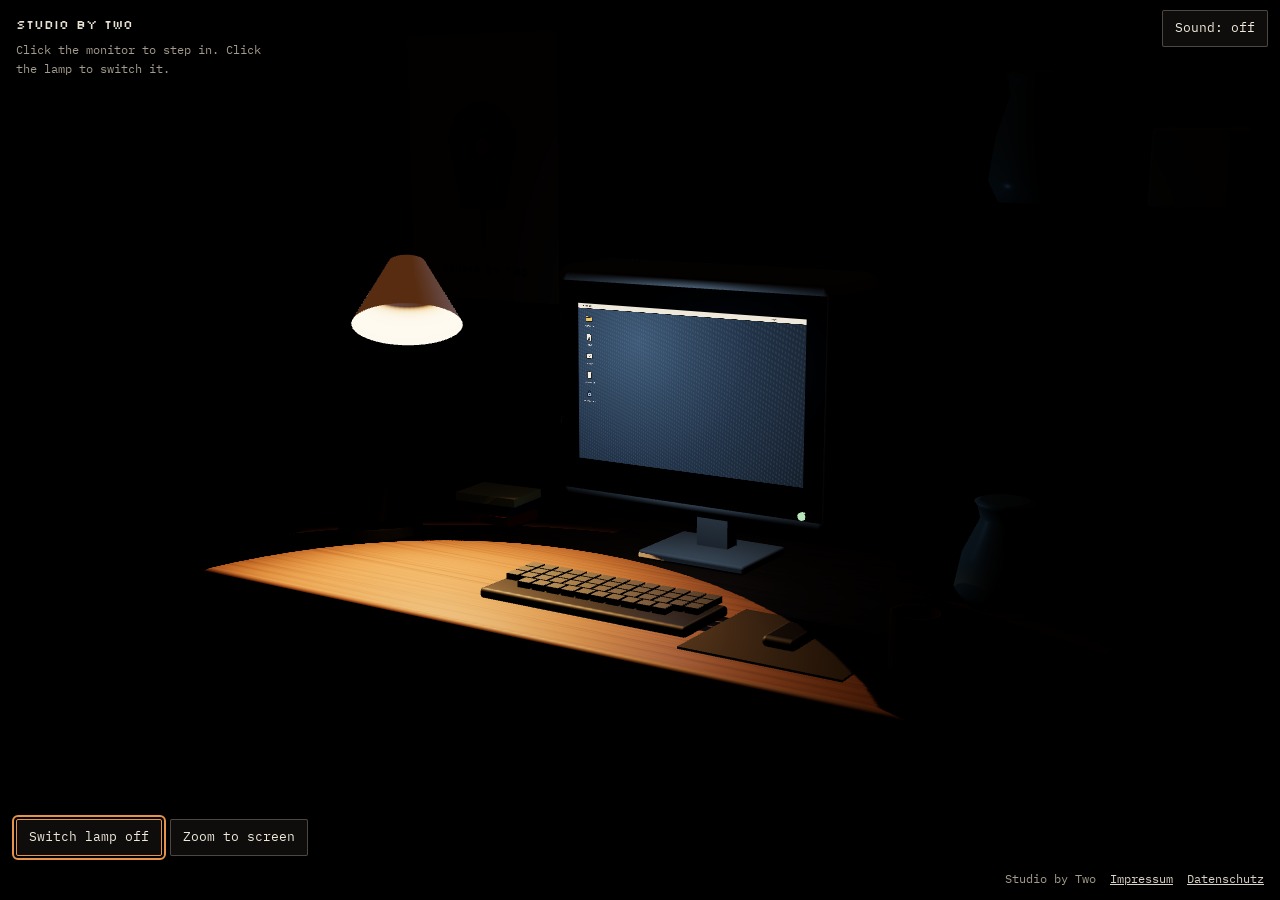
==== index.html @ 3358497c "Build Studio by Two portfolio: 3D studio desk, StudioOS, fallback, legal pages - Three.js r169 vendo" ====
<!doctype html>
<html lang="en">
<head>
  <meta charset="utf-8">
  <meta name="viewport" content="width=device-width, initial-scale=1, viewport-fit=cover">
  <title>Studio by Two · Objects and lamps</title>
  <meta name="description" content="Studio by Two is the design studio of Arian Bayati and Paniz Nikkhah. We design objects and lamps.">
  <meta name="robots" content="index, follow">
  <meta name="color-scheme" content="light dark">
  <meta name="theme-color" content="#1d1b18">
  <link rel="canonical" href="https://studiobytwo.github.io/">
  <meta property="og:type" content="website">
  <meta property="og:site_name" content="Studio by Two">
  <meta property="og:title" content="Studio by Two · Objects and lamps">
  <meta property="og:description" content="The design studio of Arian Bayati and Paniz Nikkhah. Objects and lamps.">
  <meta property="og:url" content="https://studiobytwo.github.io/">
  <meta property="og:image" content="https://studiobytwo.github.io/assets/og-image.webp">
  <meta property="og:image:width" content="1200">
  <meta property="og:image:height" content="630">
  <meta name="twitter:card" content="summary_large_image">
  <meta name="twitter:title" content="Studio by Two · Objects and lamps">
  <meta name="twitter:description" content="The design studio of Arian Bayati and Paniz Nikkhah. Objects and lamps.">
  <meta name="twitter:image" content="https://studiobytwo.github.io/assets/og-image.webp">
  <link rel="icon" href="/assets/favicon.svg" type="image/svg+xml">
  <link rel="stylesheet" href="/styles/base.css">
  <link rel="stylesheet" href="/styles/room.css">
  <link rel="stylesheet" href="/styles/os.css">
  <noscript>
    <style>
      #boot, #room-stage, #css-stage, #fallback-host, .hud { display: none !important; }
      .nojs { display: block; }
    </style>
  </noscript>
  <script type="importmap">
    { "imports": { "three": "/vendor/three/three.module.min.js" } }
  </script>
  <script type="module" src="/js/main.js"></script>
</head>
<body data-mode="boot" data-zoom="wide">
  <a class="skip-link" href="#site-links">Skip to links</a>

  <!-- Loading screen. Progress is driven by real loading steps (see js/main.js). -->
  <section id="boot" class="boot" aria-label="Loading Studio by Two">
    <div class="boot-inner">
      <p class="boot-title">Studio by Two</p>
      <ul id="boot-log" class="boot-log" aria-live="polite"></ul>
      <p id="boot-status" class="boot-status">Starting…</p>
      <div class="boot-progress" role="progressbar" aria-label="Loading progress" aria-valuemin="0" aria-valuemax="100" aria-valuenow="0">
        <span id="boot-bar"></span>
      </div>
      <button id="boot-skip" class="boot-skip" type="button">Skip</button>
    </div>
  </section>

  <!-- The 3D room (canvas) and the StudioOS screen (CSS 3D layer on top). -->
  <div id="room-stage" class="room-stage"></div>
  <div id="css-stage" class="css-stage"></div>

  <!-- Fallback: phones, no WebGL, or reduced motion. StudioOS fills the screen. -->
  <div id="fallback-host" class="fallback-host"></div>

  <div class="hud">
    <p class="hud-brand">Studio by Two</p>
    <button id="sound-toggle" class="hud-btn" type="button" aria-pressed="false">Sound: off</button>
    <div class="hud-tools">
      <button id="btn-lamp" class="hud-btn" type="button" aria-pressed="true">Switch lamp off</button>
      <button id="btn-monitor" class="hud-btn" type="button">Zoom to screen</button>
    </div>
    <button id="btn-back" class="hud-btn hud-back" type="button" hidden>← Back to room</button>
    <p id="hint" class="hud-hint">Click the monitor to step in. Click the lamp to switch it.</p>
  </div>

  <footer id="site-links" class="site-links">
    <span>Studio by Two</span>
    <a href="/impressum/">Impressum</a>
    <a href="/datenschutz/">Datenschutz</a>
  </footer>

  <noscript>
    <main class="nojs" id="main">
      <h1>Studio by Two</h1>
      <p>Studio by Two is the design studio of Arian Bayati and Paniz Nikkhah. We design objects and lamps.</p>

      <h2>Projects</h2>
      <ul>
        <li>Desk Lamp Study (Placeholder), 2026, Lighting</li>
        <li>Vessel Series (Placeholder), 2025, Objects</li>
        <li>Stool Prototype (Placeholder), 2025, Furniture</li>
        <li>Wall Object (Placeholder), 2024, Installation</li>
      </ul>

      <h2>About</h2>
      <p>We studied at HFBK Hamburg (Hochschule für bildende Künste). Our work starts at the desk, with small things that are used every day.</p>

      <h2>Contact</h2>
      <p>E-mail: <span class="ph">[PLACEHOLDER: studio e-mail]</span></p>

      <p><a href="/impressum/">Impressum</a> · <a href="/datenschutz/">Datenschutz</a></p>
    </main>
  </noscript>
</body>
</html>
---- styles/base.css ----
/* Shared tokens and fonts. Loaded by every page. Fonts are self-hosted (no CDN). */

@font-face {
  font-family: "IBM Plex Mono";
  src: url("/vendor/fonts/ibm-plex-mono-latin-400-normal.woff2") format("woff2");
  font-weight: 400;
  font-style: normal;
  font-display: swap;
}

@font-face {
  font-family: "IBM Plex Mono";
  src: url("/vendor/fonts/ibm-plex-mono-latin-600-normal.woff2") format("woff2");
  font-weight: 600;
  font-style: normal;
  font-display: swap;
}

@font-face {
  font-family: "Silkscreen";
  src: url("/vendor/fonts/silkscreen-latin-400-normal.woff2") format("woff2");
  font-weight: 400;
  font-style: normal;
  font-display: swap;
}

@font-face {
  font-family: "Silkscreen";
  src: url("/vendor/fonts/silkscreen-latin-700-normal.woff2") format("woff2");
  font-weight: 700;
  font-style: normal;
  font-display: swap;
}

:root {
  --ink: #1d1b18;
  --paper: #ede7db;
  --paper-deep: #ddd5c6;
  --muted: #6d665b;
  --lamp: #e8934a;
  --glow: #8fb3e6;
  --focus: #e8934a;
  --font-body: "IBM Plex Mono", ui-monospace, Menlo, Consolas, monospace;
  --font-pixel: "Silkscreen", "IBM Plex Mono", monospace;
}

@media (prefers-color-scheme: dark) {
  :root:not([data-theme="light"]) {
    --ink: #ece6da;
    --paper: #171614;
    --paper-deep: #242220;
    --muted: #a39b8d;
  }
}

:root[data-theme="dark"] {
  --ink: #ece6da;
  --paper: #171614;
  --paper-deep: #242220;
  --muted: #a39b8d;
}

*,
*::before,
*::after {
  box-sizing: border-box;
}

[hidden] {
  display: none !important;
}

html,
body {
  margin: 0;
  background: var(--paper);
  color: var(--ink);
  font-family: var(--font-body);
  font-size: 16px;
  line-height: 1.6;
  -webkit-font-smoothing: antialiased;
}

:focus-visible {
  outline: 2px solid var(--focus);
  outline-offset: 2px;
}

.visually-hidden {
  position: absolute !important;
  width: 1px;
  height: 1px;
  overflow: hidden;
  clip: rect(0 0 0 0);
  white-space: nowrap;
}

.ph {
  background: #f2d35c;
  color: #1d1b18;
  padding: 0 0.25em;
  border: 1px dashed #1d1b18;
}
---- styles/room.css ----
/* Boot screen, 3D stage, HUD. The room is always dark, whatever the OS theme. */

html,
body {
  height: 100%;
  overflow: hidden;
  background: #12110f;
  color: #e9e2d4;
}

/* ---- boot ---------------------------------------------------------------- */

.boot {
  position: fixed;
  inset: 0;
  z-index: 100;
  display: grid;
  place-items: center;
  background: #0e0d0c;
  transition: opacity 0.7s ease;
}

.boot.is-done {
  opacity: 0;
  pointer-events: none;
}

.boot-inner {
  width: min(460px, 88vw);
  padding: 24px;
}

.boot-title {
  margin: 0 0 20px;
  font-family: var(--font-pixel);
  font-size: 22px;
  letter-spacing: 0.04em;
}

.boot-log {
  margin: 0 0 16px;
  padding: 0;
  list-style: none;
  min-height: 9em;
  font-size: 13px;
  line-height: 1.6;
  color: #bdb5a4;
}

.boot-status {
  margin: 0 0 10px;
  font-size: 13px;
  color: #e9e2d4;
}

.boot-progress {
  height: 8px;
  border: 1px solid #e9e2d4;
  overflow: hidden;
}

.boot-progress span {
  display: block;
  height: 100%;
  background: var(--lamp);
  transform: scaleX(0);
  transform-origin: 0 50%;
  transition: transform 0.35s ease;
}

.boot-skip {
  margin-top: 18px;
  font: inherit;
  font-size: 13px;
  color: #e9e2d4;
  background: none;
  border: 1px solid #6d665b;
  padding: 6px 14px;
  cursor: pointer;
}

.boot-skip:hover:not(:disabled) {
  border-color: var(--lamp);
}

.boot-skip:disabled {
  opacity: 0.5;
  cursor: default;
}

/* ---- stages -------------------------------------------------------------- */

.room-stage {
  position: fixed;
  inset: 0;
  background: #12110f;
}

.room-stage canvas {
  display: block;
  width: 100%;
  height: 100%;
}

/* The CSS 3D layer sits on top of the canvas and ignores the pointer,
   so clicks reach the canvas (the monitor and the lamp are picked there). */
.css-stage {
  position: fixed;
  inset: 0;
  pointer-events: none;
  overflow: hidden;
}

/* While the room is in wide view or moving, the screen ignores the pointer.
   Only a zoomed-in screen takes input. */
body[data-zoom="wide"] .os,
body[data-zoom="moving"] .os {
  pointer-events: none !important;
}

body[data-zoom="zoomed"] .os {
  pointer-events: auto !important;
}

/* ---- HUD ----------------------------------------------------------------- */

.hud {
  position: fixed;
  inset: 0;
  z-index: 50;
  pointer-events: none;
}

.hud > * {
  pointer-events: auto;
}

.hud-brand {
  position: absolute;
  top: 14px;
  left: 16px;
  margin: 0;
  font-family: var(--font-pixel);
  font-size: 13px;
  color: #e9e2d4;
}

.hud-hint {
  position: absolute;
  top: 40px;
  left: 16px;
  max-width: 38ch;
  margin: 0;
  font-size: 12px;
  color: #a39b8d;
}

#sound-toggle {
  position: absolute;
  top: 10px;
  right: 12px;
}

.hud-tools {
  position: absolute;
  left: 16px;
  bottom: 44px;
  display: flex;
  gap: 8px;
  flex-wrap: wrap;
}

.hud-back {
  position: absolute;
  left: 16px;
  bottom: 44px;
}

.hud-btn {
  font: inherit;
  font-size: 13px;
  color: #efe9dc;
  background: rgba(20, 18, 16, 0.72);
  border: 1px solid rgba(233, 226, 212, 0.28);
  border-radius: 2px;
  padding: 7px 12px;
  backdrop-filter: blur(6px);
  -webkit-backdrop-filter: blur(6px);
  cursor: pointer;
}

.hud-btn:hover:not(:disabled) {
  border-color: var(--lamp);
}

.hud-btn[aria-pressed="true"] {
  border-color: var(--lamp);
}

.hud-btn:disabled {
  opacity: 0.45;
  cursor: default;
}

.hud-btn:focus-visible {
  outline-color: var(--lamp);
}

.site-links {
  position: fixed;
  right: 16px;
  bottom: 12px;
  z-index: 50;
  display: flex;
  gap: 14px;
  font-size: 12px;
  color: #a39b8d;
}

.site-links a {
  color: #d9d2c3;
}

body[data-mode="boot"] .hud,
body[data-mode="boot"] .site-links {
  opacity: 0;
  pointer-events: none;
}

.hud,
.site-links {
  transition: opacity 0.6s ease;
}

/* ---- skip link ----------------------------------------------------------- */

.skip-link {
  position: fixed;
  top: 8px;
  left: 8px;
  z-index: 200;
  padding: 6px 10px;
  background: #f4efe4;
  color: #1d1b18;
  transform: translateY(-200%);
}

.skip-link:focus {
  transform: none;
}

/* ---- fallback (phones, no WebGL, reduced motion) ------------------------- */

.fallback-host {
  position: fixed;
  inset: 0;
  display: none;
}

body[data-mode="os"] .fallback-host {
  display: block;
}

body[data-mode="os"] .room-stage,
body[data-mode="os"] .css-stage,
body[data-mode="os"] .hud-tools,
body[data-mode="os"] .hud-hint,
body[data-mode="os"] .hud-brand,
body[data-mode="os"] #btn-back {
  display: none;
}

body[data-mode="os"] .site-links {
  left: 0;
  right: 0;
  bottom: 0;
  height: 34px;
  align-items: center;
  justify-content: center;
  background: #efe9dc;
  color: #6d665b;
  border-top: 2px solid #1d1b18;
  font-family: var(--font-body);
}

body[data-mode="os"] .site-links a {
  color: #1d1b18;
}

body[data-mode="os"] .site-links span {
  display: none;
}

body[data-mode="os"] #sound-toggle {
  top: 3px;
  right: 8px;
  padding: 3px 8px;
  font-size: 12px;
}

.fallback-error {
  position: absolute;
  left: 16px;
  bottom: 48px;
  margin: 0;
  color: #1d1b18;
  background: #f2d35c;
  padding: 6px 10px;
}

@media (prefers-reduced-motion: reduce) {
  .boot,
  .hud,
  .site-links,
  .boot-progress span {
    transition: none;
  }
}
---- styles/os.css ----
/* StudioOS: the retro desktop. Fixed 1280 x 800 on the monitor in the room
   (CSS 3D scales it), full screen in fallback mode. Always light, like a
   small paper-and-ink machine. */

.os {
  --os-paper: #f4efe4;
  --os-paper-2: #efe9dc;
  --os-ink: #1d1b18;
  --os-muted: #6d665b;
  --os-lamp: #e8934a;
  --os-yellow: #f2d35c;

  position: relative;
  width: 1280px;
  height: 800px;
  overflow: hidden;
  font-family: var(--font-body);
  font-size: 13px;
  line-height: 1.5;
  color: var(--os-ink);
  background-color: #26394f;
  background-image:
    radial-gradient(rgba(255, 255, 255, 0.07) 1px, transparent 1px),
    radial-gradient(circle at 28% 22%, #3e5a78 0%, #22344a 55%, #151f2c 100%);
  background-size: 4px 4px, 100% 100%;
  text-align: left;
  -webkit-font-smoothing: auto;
}

.os *,
.os *::before,
.os *::after {
  box-sizing: border-box;
}

.os:focus {
  outline: none;
}

.os-fullscreen {
  width: 100vw;
  height: calc(100dvh - 34px);
}

/* ---- menubar ------------------------------------------------------------- */

.os-menubar {
  position: relative;
  z-index: 1000;
  display: flex;
  align-items: center;
  justify-content: space-between;
  height: 26px;
  padding: 0 150px 0 12px;
  background: var(--os-paper-2);
  border-bottom: 2px solid var(--os-ink);
  font-family: var(--font-pixel);
  font-size: 12px;
}

.os-brand {
  letter-spacing: 0.04em;
}

.os-clock {
  font-family: var(--font-body);
  font-size: 12px;
  font-variant-numeric: tabular-nums;
}

/* ---- desktop and icons --------------------------------------------------- */

.os-desktop {
  position: absolute;
  top: 26px;
  right: 0;
  bottom: 0;
  left: 0;
  overflow: hidden;
}

.os-icons {
  position: absolute;
  top: 18px;
  left: 18px;
  display: flex;
  flex-direction: column;
  gap: 10px;
}

.os-icon {
  display: flex;
  flex-direction: column;
  align-items: center;
  gap: 6px;
  width: 96px;
  padding: 8px 4px 6px;
  font: inherit;
  font-size: 12px;
  color: #f4efe4;
  background: none;
  border: 1px dotted transparent;
  cursor: pointer;
}

.os-icon-art svg {
  display: block;
  width: 44px;
  height: 44px;
  filter: drop-shadow(2px 2px 0 rgba(0, 0, 0, 0.35));
}

.os-icon-label {
  padding: 1px 4px;
}

.os-icon.is-selected {
  border-color: var(--os-lamp);
  background: rgba(232, 147, 74, 0.25);
}

.os-icon.is-selected .os-icon-label {
  background: var(--os-ink);
}

.os-icon:focus-visible {
  outline: 2px solid var(--os-lamp);
  outline-offset: 2px;
}

/* ---- windows ------------------------------------------------------------- */

.os-window {
  position: absolute;
  display: flex;
  flex-direction: column;
  min-width: 240px;
  max-height: calc(100% - 16px);
  background: var(--os-paper);
  border: 2px solid var(--os-ink);
  box-shadow: 6px 6px 0 rgba(10, 10, 10, 0.55);
  outline: none;
  animation: os-open 0.14s ease-out;
}

.os-window:not(.is-active) {
  box-shadow: 4px 4px 0 rgba(10, 10, 10, 0.35);
}

.os-window:not(.is-active) .os-titlebar {
  opacity: 0.7;
}

@keyframes os-open {
  from {
    transform: scale(0.97);
    opacity: 0;
  }
  to {
    transform: none;
    opacity: 1;
  }
}

.os-titlebar {
  display: flex;
  align-items: center;
  gap: 8px;
  height: 28px;
  padding: 0 6px;
  background: repeating-linear-gradient(0deg, var(--os-ink) 0 1px, var(--os-paper) 1px 3px);
  border-bottom: 2px solid var(--os-ink);
  cursor: grab;
  touch-action: none;
  user-select: none;
}

.os-window.is-dragging .os-titlebar {
  cursor: grabbing;
}

.os-title {
  flex: 1;
  min-width: 0;
  margin: 0 auto;
  padding: 0 8px;
  overflow: hidden;
  white-space: nowrap;
  text-overflow: ellipsis;
  background: var(--os-paper);
  font-family: var(--font-pixel);
  font-size: 12px;
  font-weight: 400;
  line-height: 20px;
  text-align: center;
}

.os-close {
  flex: 0 0 auto;
  width: 20px;
  height: 20px;
  padding: 0;
  font: 16px/16px var(--font-body);
  color: var(--os-ink);
  background: var(--os-paper);
  border: 1px solid var(--os-ink);
  cursor: pointer;
}

.os-close:hover {
  background: var(--os-yellow);
}

.os-close:focus-visible,
.os-btn:focus-visible,
.os-row:focus-visible,
.os-thumb:focus-visible {
  outline: 2px solid var(--os-lamp);
  outline-offset: 2px;
}

.os-body {
  flex: 1;
  min-height: 0;
  overflow: auto;
  padding: 16px 18px 18px;
  -webkit-overflow-scrolling: touch;
}

.os-status {
  margin: 0;
  color: var(--os-muted);
}

.os-meta {
  margin: 0 0 12px;
  font-size: 12px;
  color: var(--os-muted);
}

.os-text p,
.os-article p {
  margin: 0 0 0.9em;
  max-width: 64ch;
}

/* ---- projects list ------------------------------------------------------- */

.os-list {
  display: grid;
  gap: 8px;
  margin: 0;
  padding: 0;
  list-style: none;
}

.os-row {
  display: flex;
  align-items: center;
  gap: 12px;
  width: 100%;
  padding: 8px;
  font: inherit;
  text-align: left;
  color: var(--os-ink);
  background: #fffaf0;
  border: 1px solid var(--os-ink);
  cursor: pointer;
}

.os-row:hover {
  background: var(--os-yellow);
}

.os-thumb-img {
  flex: 0 0 auto;
  width: 120px;
  height: 90px;
  object-fit: cover;
  border: 1px solid var(--os-ink);
  background: #ddd5c6;
}

.os-row-text {
  display: flex;
  flex-direction: column;
  gap: 2px;
  min-width: 0;
}

.os-row-text strong {
  font-weight: 600;
}

/* ---- project and gallery ------------------------------------------------- */

.os-stage {
  display: grid;
  place-items: center;
  aspect-ratio: 4 / 3;
  background: var(--os-ink);
  border: 1px solid var(--os-ink);
}

.os-photo {
  display: block;
  width: 100%;
  height: 100%;
  object-fit: contain;
}

.os-gallery:focus-visible {
  outline: 2px solid var(--os-lamp);
  outline-offset: 2px;
}

.os-gallery {
  margin: 0 0 12px;
  padding: 0;
}

.os-gallery-bar {
  display: flex;
  align-items: center;
  justify-content: space-between;
  gap: 8px;
  margin: 8px 0;
}

.os-count {
  font-size: 12px;
  color: var(--os-muted);
  font-variant-numeric: tabular-nums;
}

.os-btn {
  font: inherit;
  font-size: 12px;
  padding: 4px 10px;
  color: var(--os-ink);
  background: var(--os-paper);
  border: 1px solid var(--os-ink);
  cursor: pointer;
}

.os-btn:hover {
  background: var(--os-yellow);
}

.os-thumbs {
  display: flex;
  gap: 6px;
  padding: 2px 0 6px;
  overflow-x: auto;
}

.os-thumb {
  flex: 0 0 auto;
  padding: 0;
  background: none;
  border: 2px solid transparent;
  cursor: pointer;
}

.os-thumb[aria-current="true"] {
  border-color: var(--os-lamp);
}

.os-thumb img {
  display: block;
  width: 64px;
  height: 48px;
  object-fit: cover;
}

/* ---- legal pages inside windows ------------------------------------------ */

.os-doc h2 {
  margin: 1.1em 0 0.4em;
  font-size: 14px;
  font-weight: 600;
}

.os-doc p {
  margin: 0 0 0.8em;
}

.os-doc a {
  color: var(--os-ink);
  text-decoration-thickness: 1px;
  text-underline-offset: 2px;
}

.os-doc .legal-note {
  color: var(--os-muted);
  font-size: 12px;
}

.os-doc .ph {
  background: var(--os-yellow);
  color: var(--os-ink);
  padding: 0 0.25em;
  border: 1px dashed var(--os-ink);
}

/* ---- phones and full-screen fallback ------------------------------------- */

.os-fullscreen .os-icons {
  top: 14px;
  right: 14px;
  left: 14px;
  display: grid;
  grid-template-columns: repeat(auto-fill, minmax(96px, 1fr));
  gap: 6px;
}

.os-fullscreen .os-desktop {
  top: 26px;
}

@media (max-width: 767px) {
  .os-fullscreen .os-icons {
    grid-template-columns: repeat(2, 1fr);
  }

  .os-menubar {
    padding-right: 110px;
  }

  /* Windows become full-screen sheets on phones; dragging is off. */
  .os-window {
    top: 0 !important;
    left: 0 !important;
    width: 100% !important;
    height: 100%;
    max-height: none;
    box-shadow: none;
    border-width: 0;
  }

  .os-titlebar {
    cursor: default;
  }

  .os-body {
    padding: 14px 16px 28px;
  }

  .os-thumb-img {
    width: 96px;
    height: 72px;
  }
}

@media (prefers-reduced-motion: reduce) {
  .os-window {
    animation: none;
  }
}
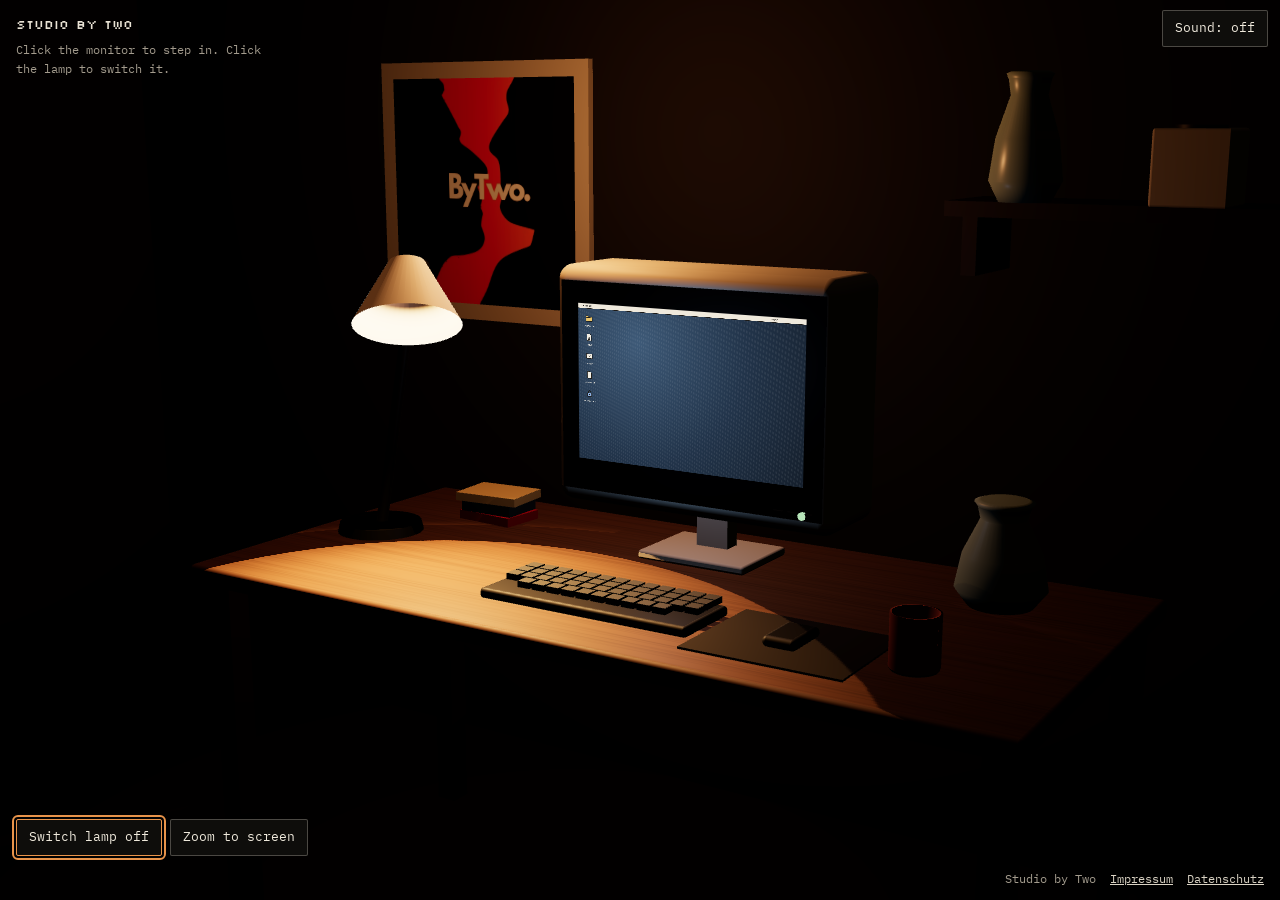
==== commit 8def9a6a: "Add real projects, ByTwo logo on the room wall - Replace the four placeholder projects with 13 real " ====
--- a/index.html
+++ b/index.html
@@ -83,14 +83,23 @@
 
       <h2>Projects</h2>
       <ul>
-        <li>Desk Lamp Study (Placeholder), 2026, Lighting</li>
-        <li>Vessel Series (Placeholder), 2025, Objects</li>
-        <li>Stool Prototype (Placeholder), 2025, Furniture</li>
-        <li>Wall Object (Placeholder), 2024, Installation</li>
+        <li>The Refusal, Lighting (with Paniz Nikkhah)</li>
+        <li>Reallabor Zekiwa Zeitz, 2026, Material research (with Paniz Nikkhah)</li>
+        <li>Reverse Wood, Material and product design (with Paniz Nikkhah)</li>
+        <li>The Arniz Oven, Product design (with Paniz Nikkhah)</li>
+        <li>Oval Candlestick, Objects</li>
+        <li>Ring of Stars, 3D design</li>
+        <li>Pipe Portable House, Architecture</li>
+        <li>The Iglo Space House, Architecture</li>
+        <li>Lost in Space, Posters</li>
+        <li>Audiot., UI/UX and logo design</li>
+        <li>Podia Magazine, Editorial design</li>
+        <li>AI Insta Reel, Motion and social media</li>
+        <li>Color &amp; the Mind, Social media carousel</li>
       </ul>
 
       <h2>About</h2>
-      <p>We studied at HFBK Hamburg (Hochschule für bildende Künste). Our work starts at the desk, with small things that are used every day.</p>
+      <p>We both study design at HFBK Hamburg (Hochschule für bildende Künste). Our shared work moves between lighting, material research and product design.</p>
 
       <h2>Contact</h2>
       <p>E-mail: <span class="ph">[PLACEHOLDER: studio e-mail]</span></p>
--- a/styles/room.css
+++ b/styles/room.css
@@ -113,13 +113,20 @@
 
 /* While the room is in wide view or moving, the screen ignores the pointer.
    Only a zoomed-in screen takes input. */
-body[data-zoom="wide"] .os,
-body[data-zoom="moving"] .os {
+body[data-mode="room"][data-zoom="wide"] .os,
+body[data-mode="room"][data-zoom="moving"] .os {
   pointer-events: none !important;
 }
 
-body[data-zoom="zoomed"] .os {
+body[data-mode="room"][data-zoom="zoomed"] .os {
   pointer-events: auto !important;
+}
+
+/* Zoomed in, the screen fills the view; the hint would sit on top of it. */
+body[data-zoom="zoomed"] .hud-hint,
+body[data-zoom="zoomed"] .hud-brand,
+body[data-zoom="zoomed"] .hud-tools {
+  display: none;
 }
 
 /* ---- HUD ----------------------------------------------------------------- */
--- a/styles/os.css
+++ b/styles/os.css
@@ -135,7 +135,7 @@
   display: flex;
   flex-direction: column;
   min-width: 240px;
-  max-height: calc(100% - 16px);
+  max-height: calc(100% - 52px);
   background: var(--os-paper);
   border: 2px solid var(--os-ink);
   box-shadow: 6px 6px 0 rgba(10, 10, 10, 0.55);
@@ -242,6 +242,12 @@
 .os-article p {
   margin: 0 0 0.9em;
   max-width: 64ch;
+  overflow-wrap: anywhere;
+}
+
+.os-text a {
+  color: var(--os-ink);
+  text-underline-offset: 2px;
 }
 
 /* ---- projects list ------------------------------------------------------- */
@@ -252,6 +258,18 @@
   margin: 0;
   padding: 0;
   list-style: none;
+}
+
+.os-group h3 {
+  margin: 10px 0 0;
+  font-family: var(--font-pixel);
+  font-size: 12px;
+  font-weight: 400;
+  color: var(--os-muted);
+}
+
+.os-group:first-child h3 {
+  margin-top: 0;
 }
 
 .os-row {
@@ -295,14 +313,16 @@
 /* ---- project and gallery ------------------------------------------------- */
 
 .os-stage {
-  display: grid;
-  place-items: center;
+  position: relative;
   aspect-ratio: 4 / 3;
   background: var(--os-ink);
   border: 1px solid var(--os-ink);
 }
 
+/* Absolutely placed so a tall photo cannot stretch the 4:3 stage. */
 .os-photo {
+  position: absolute;
+  inset: 0;
   display: block;
   width: 100%;
   height: 100%;
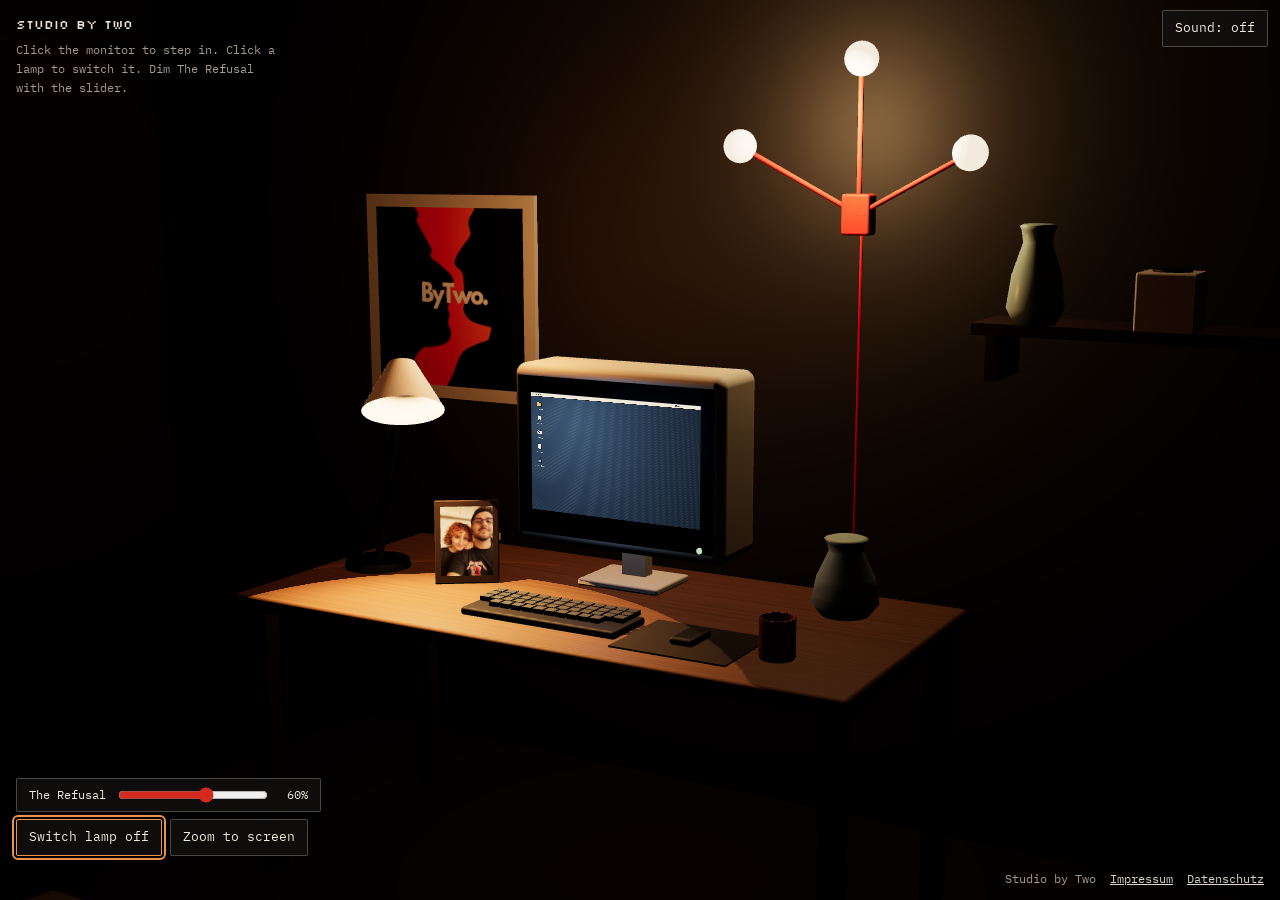
==== commit 399b7767: "Add The Refusal to the room with a dimmer; desk photo; wider camera - A model of The Refusal hangs o" ====
--- a/index.html
+++ b/index.html
@@ -66,8 +66,13 @@
       <button id="btn-lamp" class="hud-btn" type="button" aria-pressed="true">Switch lamp off</button>
       <button id="btn-monitor" class="hud-btn" type="button">Zoom to screen</button>
     </div>
+    <div class="hud-dimmer">
+      <label for="dimmer">The Refusal</label>
+      <input id="dimmer" type="range" min="0" max="100" step="1" value="60" aria-valuetext="60 percent">
+      <output id="dimmer-value" for="dimmer">60%</output>
+    </div>
     <button id="btn-back" class="hud-btn hud-back" type="button" hidden>← Back to room</button>
-    <p id="hint" class="hud-hint">Click the monitor to step in. Click the lamp to switch it.</p>
+    <p id="hint" class="hud-hint">Click the monitor to step in. Click a lamp to switch it. Dim The Refusal with the slider.</p>
   </div>
 
   <footer id="site-links" class="site-links">
--- a/styles/room.css
+++ b/styles/room.css
@@ -125,7 +125,8 @@
 /* Zoomed in, the screen fills the view; the hint would sit on top of it. */
 body[data-zoom="zoomed"] .hud-hint,
 body[data-zoom="zoomed"] .hud-brand,
-body[data-zoom="zoomed"] .hud-tools {
+body[data-zoom="zoomed"] .hud-tools,
+body[data-zoom="zoomed"] .hud-dimmer {
   display: none;
 }
 
@@ -175,6 +176,35 @@
   display: flex;
   gap: 8px;
   flex-wrap: wrap;
+}
+
+.hud-dimmer {
+  position: absolute;
+  left: 16px;
+  bottom: 88px;
+  display: flex;
+  align-items: center;
+  gap: 10px;
+  padding: 6px 12px;
+  font-size: 12px;
+  color: #efe9dc;
+  background: rgba(20, 18, 16, 0.72);
+  border: 1px solid rgba(233, 226, 212, 0.28);
+  border-radius: 2px;
+  backdrop-filter: blur(6px);
+  -webkit-backdrop-filter: blur(6px);
+}
+
+.hud-dimmer input {
+  width: 150px;
+  accent-color: #d42a1e;
+  cursor: pointer;
+}
+
+.hud-dimmer output {
+  min-width: 4ch;
+  text-align: right;
+  font-variant-numeric: tabular-nums;
 }
 
 .hud-back {
@@ -271,6 +301,7 @@
 body[data-mode="os"] .room-stage,
 body[data-mode="os"] .css-stage,
 body[data-mode="os"] .hud-tools,
+body[data-mode="os"] .hud-dimmer,
 body[data-mode="os"] .hud-hint,
 body[data-mode="os"] .hud-brand,
 body[data-mode="os"] #btn-back {
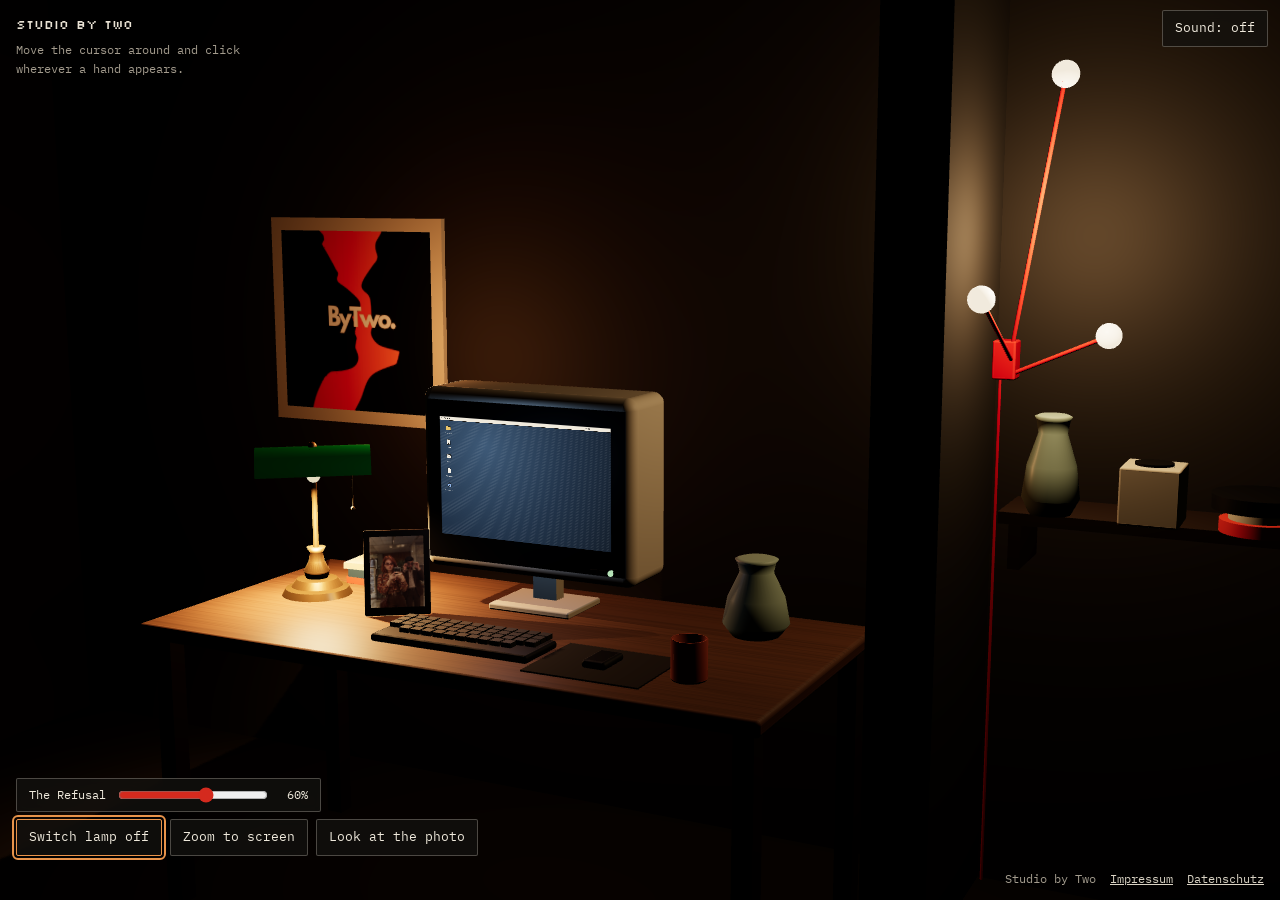
==== commit c3e0c2f2: "Corner Refusal to scale, banker's lamp, zoomable photo, Statista work - The Refusal now sits in a wa" ====
--- a/index.html
+++ b/index.html
@@ -36,7 +36,7 @@
   </script>
   <script type="module" src="/js/main.js"></script>
 </head>
-<body data-mode="boot" data-zoom="wide">
+<body data-mode="boot" data-zoom="wide" data-focus="screen">
   <a class="skip-link" href="#site-links">Skip to links</a>
 
   <!-- Loading screen. Progress is driven by real loading steps (see js/main.js). -->
@@ -65,6 +65,7 @@
     <div class="hud-tools">
       <button id="btn-lamp" class="hud-btn" type="button" aria-pressed="true">Switch lamp off</button>
       <button id="btn-monitor" class="hud-btn" type="button">Zoom to screen</button>
+      <button id="btn-photo" class="hud-btn" type="button">Look at the photo</button>
     </div>
     <div class="hud-dimmer">
       <label for="dimmer">The Refusal</label>
@@ -72,7 +73,7 @@
       <output id="dimmer-value" for="dimmer">60%</output>
     </div>
     <button id="btn-back" class="hud-btn hud-back" type="button" hidden>← Back to room</button>
-    <p id="hint" class="hud-hint">Click the monitor to step in. Click a lamp to switch it. Dim The Refusal with the slider.</p>
+    <p id="hint" class="hud-hint">Move the cursor around and click wherever a hand appears.</p>
   </div>
 
   <footer id="site-links" class="site-links">
@@ -88,26 +89,22 @@
 
       <h2>Projects</h2>
       <ul>
-        <li>The Refusal, Lighting (with Paniz Nikkhah)</li>
-        <li>Reallabor Zekiwa Zeitz, 2026, Material research (with Paniz Nikkhah)</li>
-        <li>Reverse Wood, Material and product design (with Paniz Nikkhah)</li>
-        <li>The Arniz Oven, Product design (with Paniz Nikkhah)</li>
-        <li>Oval Candlestick, Objects</li>
-        <li>Ring of Stars, 3D design</li>
+        <li>The Refusal, Lighting (Arian Bayati &amp; Paniz Nikkhah)</li>
+        <li>Reallabor Zekiwa Zeitz, 2026, Material research (Arian Bayati &amp; Paniz Nikkhah)</li>
+        <li>Off the Charts with Statista, Video podcast (Arian Bayati &amp; Paniz Nikkhah)</li>
+        <li>Ask Tiago, Social media reels (Arian Bayati &amp; Paniz Nikkhah)</li>
+        <li>Reverse Wood, Material and product design (Arian Bayati &amp; Paniz Nikkhah)</li>
+        <li>The Arniz Oven, Product design (Arian Bayati &amp; Paniz Nikkhah)</li>
         <li>Pipe Portable House, Architecture</li>
-        <li>The Iglo Space House, Architecture</li>
         <li>Lost in Space, Posters</li>
-        <li>Audiot., UI/UX and logo design</li>
         <li>Podia Magazine, Editorial design</li>
-        <li>AI Insta Reel, Motion and social media</li>
-        <li>Color &amp; the Mind, Social media carousel</li>
       </ul>
 
       <h2>About</h2>
       <p>We both study design at HFBK Hamburg (Hochschule für bildende Künste). Our shared work moves between lighting, material research and product design.</p>
 
       <h2>Contact</h2>
-      <p>E-mail: <span class="ph">[PLACEHOLDER: studio e-mail]</span></p>
+      <p>E-mail: <a href="mailto:Studiobytwo@hotmail.com">Studiobytwo@hotmail.com</a> · Hamburg</p>
 
       <p><a href="/impressum/">Impressum</a> · <a href="/datenschutz/">Datenschutz</a></p>
     </main>
--- a/styles/room.css
+++ b/styles/room.css
@@ -118,8 +118,12 @@
   pointer-events: none !important;
 }
 
-body[data-mode="room"][data-zoom="zoomed"] .os {
+body[data-mode="room"][data-zoom="zoomed"][data-focus="screen"] .os {
   pointer-events: auto !important;
+}
+
+body[data-mode="room"][data-zoom="zoomed"][data-focus="photo"] .os {
+  pointer-events: none !important;
 }
 
 /* Zoomed in, the screen fills the view; the hint would sit on top of it. */
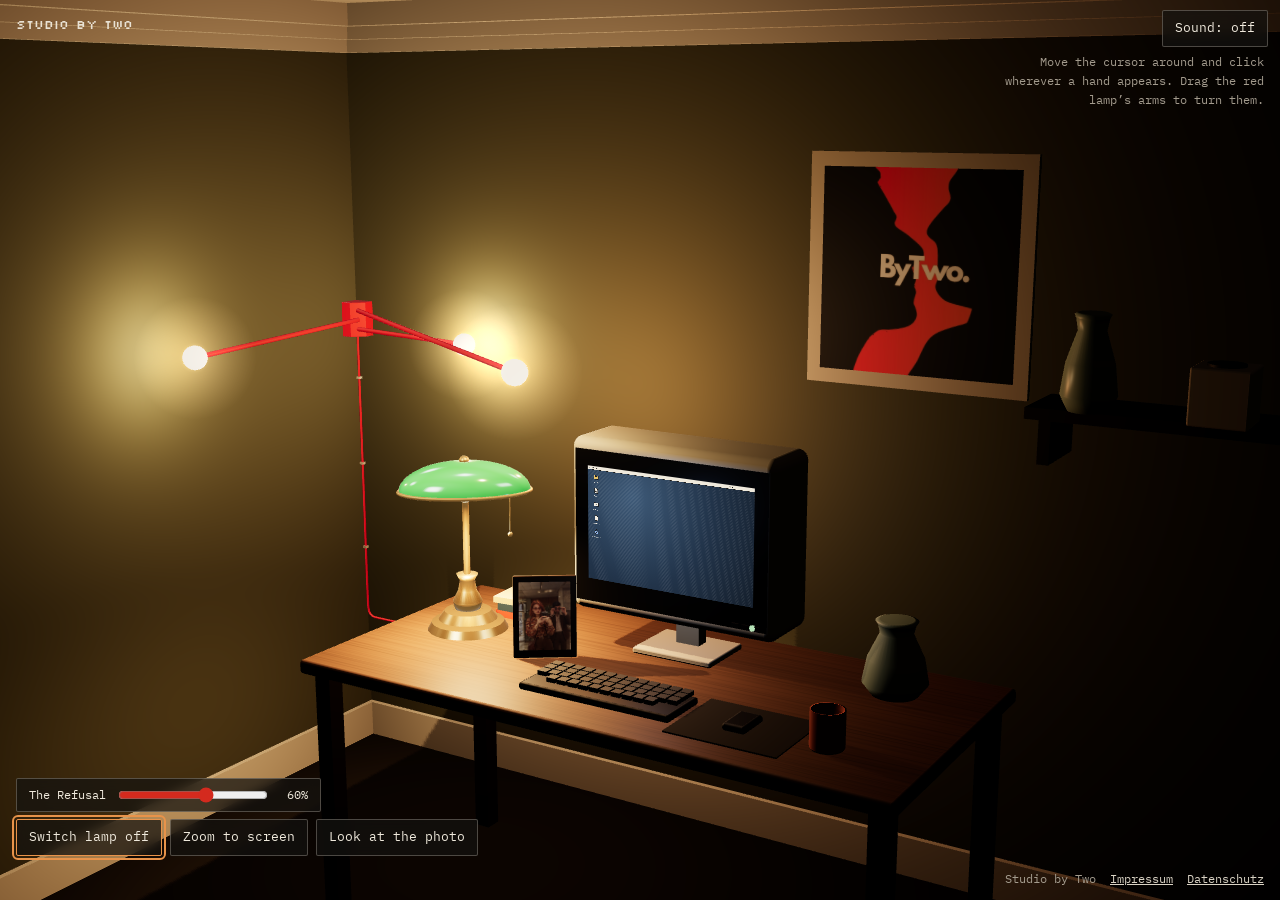
==== commit 4f94c8b1: "Lower Refusal with swivelling arms, olive room, new About, fewer projects - The Refusal hangs lower " ====
--- a/index.html
+++ b/index.html
@@ -73,7 +73,7 @@
       <output id="dimmer-value" for="dimmer">60%</output>
     </div>
     <button id="btn-back" class="hud-btn hud-back" type="button" hidden>← Back to room</button>
-    <p id="hint" class="hud-hint">Move the cursor around and click wherever a hand appears.</p>
+    <p id="hint" class="hud-hint">Move the cursor around and click wherever a hand appears. Drag the red lamp’s arms to turn them.</p>
   </div>
 
   <footer id="site-links" class="site-links">
@@ -89,19 +89,17 @@
 
       <h2>Projects</h2>
       <ul>
-        <li>The Refusal, Lighting (Arian Bayati &amp; Paniz Nikkhah)</li>
-        <li>Reallabor Zekiwa Zeitz, 2026, Material research (Arian Bayati &amp; Paniz Nikkhah)</li>
-        <li>Off the Charts with Statista, Video podcast (Arian Bayati &amp; Paniz Nikkhah)</li>
-        <li>Ask Tiago, Social media reels (Arian Bayati &amp; Paniz Nikkhah)</li>
-        <li>Reverse Wood, Material and product design (Arian Bayati &amp; Paniz Nikkhah)</li>
-        <li>The Arniz Oven, Product design (Arian Bayati &amp; Paniz Nikkhah)</li>
-        <li>Pipe Portable House, Architecture</li>
-        <li>Lost in Space, Posters</li>
-        <li>Podia Magazine, Editorial design</li>
+        <li>The Refusal, Lighting</li>
+        <li>Reallabor Zekiwa Zeitz, 2026, Material research</li>
+        <li>Off the Charts with Statista, Video podcast</li>
+        <li>Ask Tiago, Social media reels</li>
+        <li>Reverse Wood, Material and product design</li>
+        <li>The Arniz Oven, Product design</li>
       </ul>
 
       <h2>About</h2>
-      <p>We both study design at HFBK Hamburg (Hochschule für bildende Künste). Our shared work moves between lighting, material research and product design.</p>
+      <p>We are not, strictly speaking, a studio. There’s no office and no sign. But we’re two designers who do everything together, and a thing that big deserves a name, so we gave it one.</p>
+      <p>We both study design at HFBK Hamburg. At Statista we’re on the podcast production team, and we build stages at U-Need. We design lamps, do sustainable design and make videos.</p>
 
       <h2>Contact</h2>
       <p>E-mail: <a href="mailto:Studiobytwo@hotmail.com">Studiobytwo@hotmail.com</a> · Hamburg</p>
--- a/styles/room.css
+++ b/styles/room.css
@@ -159,8 +159,9 @@
 
 .hud-hint {
   position: absolute;
-  top: 40px;
-  left: 16px;
+  top: 52px;
+  right: 16px;
+  text-align: right;
   max-width: 38ch;
   margin: 0;
   font-size: 12px;
--- a/styles/os.css
+++ b/styles/os.css
@@ -339,6 +339,24 @@
   padding: 0;
 }
 
+.os-caption {
+  margin: 8px 0 0;
+  font-size: 12px;
+  color: var(--os-ink);
+}
+
+.os-text h3 {
+  margin: 1.4em 0 0.5em;
+  font-family: var(--font-pixel);
+  font-size: 12px;
+  font-weight: 400;
+  letter-spacing: 0.03em;
+}
+
+.os-text h3:first-child {
+  margin-top: 0;
+}
+
 .os-gallery-bar {
   display: flex;
   align-items: center;
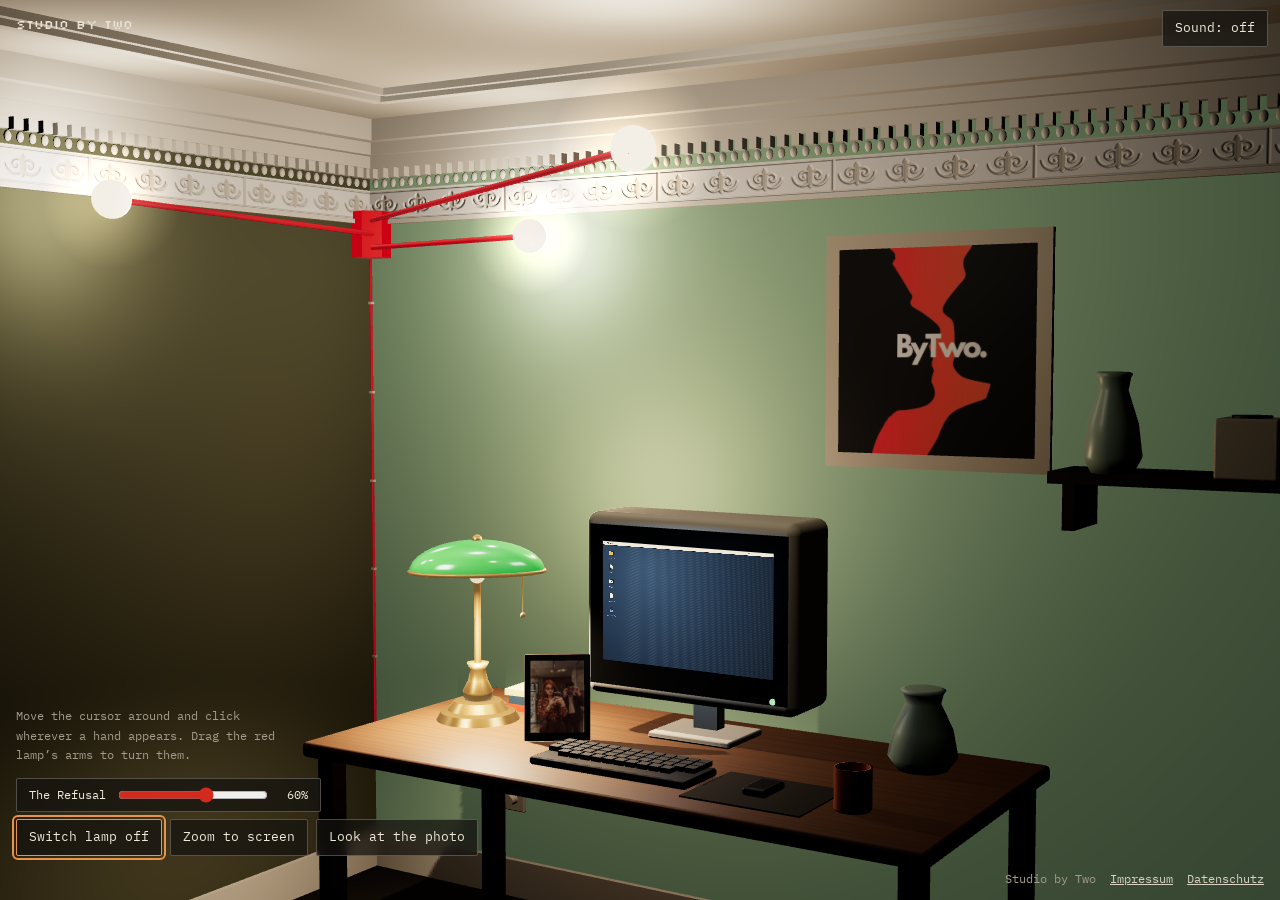
==== commit 343c0475: "Dimmer always starts at 60% (no form restore on reload) Co-Authored-By: Claude Opus 5.5 <noreply@ant" ====
--- a/index.html
+++ b/index.html
@@ -69,7 +69,7 @@
     </div>
     <div class="hud-dimmer">
       <label for="dimmer">The Refusal</label>
-      <input id="dimmer" type="range" min="0" max="100" step="1" value="60" aria-valuetext="60 percent">
+      <input id="dimmer" type="range" min="0" max="100" step="1" value="60" autocomplete="off" aria-valuetext="60 percent">
       <output id="dimmer-value" for="dimmer">60%</output>
     </div>
     <button id="btn-back" class="hud-btn hud-back" type="button" hidden>← Back to room</button>
--- a/styles/room.css
+++ b/styles/room.css
@@ -159,9 +159,8 @@
 
 .hud-hint {
   position: absolute;
-  top: 52px;
-  right: 16px;
-  text-align: right;
+  left: 16px;
+  bottom: 136px; /* just above the dimmer */
   max-width: 38ch;
   margin: 0;
   font-size: 12px;
